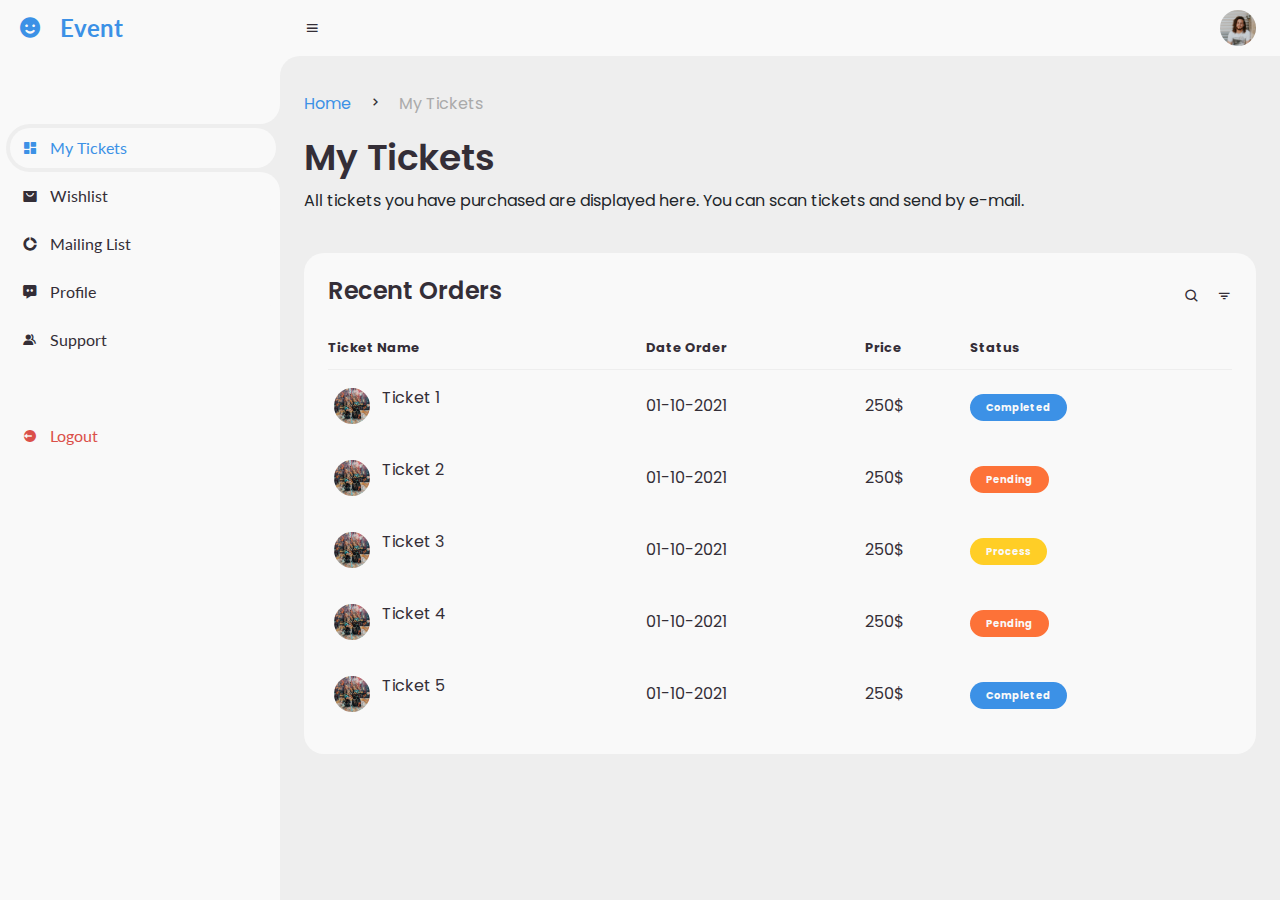
==== index.html @ 01c548a7 "update" ====
<!DOCTYPE html>
<html lang="en">

<head>
  <meta charset="UTF-8">
  <meta name="viewport" content="width=device-width, initial-scale=1.0">

  <!-- Boxicons -->
  <link href='https://unpkg.com/boxicons@2.0.9/css/boxicons.min.css' rel='stylesheet'>

  <!-- My CSS -->
  <link rel="stylesheet" href="css/bootstrap.min.css">
  <link rel="stylesheet" href="css/dashboard.css">

  <title>My Tickets</title>
</head>

<body>
  <!-- SIDEBAR -->
  <section id="sidebar">
    <a href="index.html" class="brand">
      <i class='bx bxs-smile'></i>
      <span class="text">Event</span>
    </a>
    <ul class="side-menu top">
      <li class="active">
        <a href="index.html">
          <i class='bx bxs-dashboard'></i>
          <span class="text">My Tickets</span>
        </a>
      </li>
      <li>
        <a href="wishlist.html">
          <i class='bx bxs-shopping-bag-alt'></i>
          <span class="text">Wishlist</span>
        </a>
      </li>
      <li>
        <a href="Mailinglist.html">
          <i class='bx bxs-doughnut-chart'></i>
          <span class="text">Mailing List</span>
        </a>
      </li>
      <li>
        <a href="profile.html">
          <i class='bx bxs-message-dots'></i>
          <span class="text">Profile</span>
        </a>
      </li>
      <li>
        <a href="#">
          <i class='bx bxs-group'></i>
          <span class="text">Support</span>
        </a>
      </li>
    </ul>
    <ul class="side-menu">
      <li>
        <a href="#" class="logout">
          <i class='bx bxs-log-out-circle'></i>
          <span class="text">Logout</span>
        </a>
      </li>
    </ul>
  </section>
  <!-- SIDEBAR -->


  <!-- CONTENT -->
  <section id="content">
    <!-- NAVBAR -->
    <nav class="navbar">
      <i class='bx bx-menu'></i>
      <a href="#" class="profile">
        <img src="img/people.png">
      </a>
    </nav>
    <!-- NAVBAR -->

    <!-- MAIN -->
    <main>
      <!-- breadcrumb  -->
      <div class="head-title" style="margin-bottom: 20px;">
        <div class="left">
          <ul class="breadcrumb" style="margin-bottom: 20px;">
            <li>
              <a class="active" href="#">Home</a>
            </li>
            <li><i class='bx bx-chevron-right'></i></li>
            <li>
              <a href="#">My Tickets</a>
            </li>
          </ul>
          <h1>My Tickets</h1>
          <p>All tickets you have purchased are displayed here. You can scan tickets and send by e-mail. </p>
        </div>
      </div>
      <!-- breadcrumb  -->

      <div class="table-data">
        <div class="order">
          <div class="head">
            <h3>Recent Orders</h3>
            <i class='bx bx-search'></i>
            <i class='bx bx-filter'></i>
          </div>
          <table>
            <thead>
              <tr>
                <th>Ticket Name</th>
                <th>Date Order</th>
                <th>Price</th>
                <th>Status</th>
              </tr>
            </thead>
            <tbody>
              <tr>
                <td>
                  <img src="img/sales1.jpeg">
                  <p>Ticket 1</p>
                </td>
                <td>01-10-2021</td>
                <td>250$</td>
                <td><span class="status completed">Completed</span></td>
              </tr>
              <tr>
                <td>
                  <img src="img/sales1.jpeg">
                  <p>Ticket 2</p>
                </td>
                <td>01-10-2021</td>
                <td>250$</td>
                <td><span class="status pending">Pending</span></td>
              </tr>
              <tr>
                <td>
                  <img src="img/sales1.jpeg">
                  <p>Ticket 3</p>
                </td>
                <td>01-10-2021</td>
                <td>250$</td>
                <td><span class="status process">Process</span></td>
              </tr>
              <tr>
                <td>
                  <img src="img/sales1.jpeg">
                  <p>Ticket 4</p>
                </td>
                <td>01-10-2021</td>
                <td>250$</td>
                <td><span class="status pending">Pending</span></td>
              </tr>
              <tr>
                <td>
                  <img src="img/sales1.jpeg">
                  <p>Ticket 5</p>
                </td>
                <td>01-10-2021</td>
                <td>250$</td>
                <td><span class="status completed">Completed</span></td>
              </tr>
            </tbody>
          </table>
        </div>
      </div>
    </main>
    <!-- MAIN -->
  </section>
  <!-- CONTENT -->


  <script src="js/script.js"></script>
</body>

</html>
---- css/dashboard.css ----
@import url('https://fonts.googleapis.com/css2?family=Lato:wght@400;700&family=Poppins:wght@400;500;600;700&display=swap');

* {
  margin: 0;
  padding: 0;
  box-sizing: border-box;
}

a {
  text-decoration: none;
}

li {
  list-style: none;
}

:root {
  --poppins: 'Poppins', sans-serif;
  --lato: 'Lato', sans-serif;

  --light: #F9F9F9;
  --blue: #3C91E6;
  --light-blue: #CFE8FF;
  --grey: #eee;
  --dark-grey: #AAAAAA;
  --dark: #342E37;
  --red: #DB504A;
  --yellow: #FFCE26;
  --light-yellow: #FFF2C6;
  --orange: #FD7238;
  --light-orange: #FFE0D3;
}

html {
  overflow-x: hidden;
}

body.dark {
  --light: #0C0C1E;
  --grey: #060714;
  --dark: #FBFBFB;
}

body {
  background: var(--grey);
  overflow-x: hidden;
}





/* SIDEBAR */
#sidebar {
  position: fixed;
  top: 0;
  left: 0;
  width: 280px;
  height: 100%;
  background: var(--light);
  z-index: 2000;
  font-family: var(--lato);
  transition: .3s ease;
  overflow-x: hidden;
  scrollbar-width: none;
}

#sidebar::--webkit-scrollbar {
  display: none;
}

#sidebar.hide {
  width: 60px;
}

#sidebar .brand {
  font-size: 24px;
  font-weight: 700;
  height: 56px;
  display: flex;
  align-items: center;
  color: var(--blue);
  position: sticky;
  top: 0;
  left: 0;
  background: var(--light);
  z-index: 500;
  padding-bottom: 20px;
  box-sizing: content-box;
}

#sidebar .brand .bx {
  min-width: 60px;
  display: flex;
  justify-content: center;
}

#sidebar .side-menu {
  width: 100%;
  margin-top: 48px;
}

#sidebar .side-menu li {
  height: 48px;
  background: transparent;
  margin-left: 6px;
  border-radius: 48px 0 0 48px;
  padding: 4px;
}

#sidebar .side-menu li.active {
  background: var(--grey);
  position: relative;
}

#sidebar .side-menu li.active::before {
  content: '';
  position: absolute;
  width: 40px;
  height: 40px;
  border-radius: 50%;
  top: -40px;
  right: 0;
  box-shadow: 20px 20px 0 var(--grey);
  z-index: -1;
}

#sidebar .side-menu li.active::after {
  content: '';
  position: absolute;
  width: 40px;
  height: 40px;
  border-radius: 50%;
  bottom: -40px;
  right: 0;
  box-shadow: 20px -20px 0 var(--grey);
  z-index: -1;
}

#sidebar .side-menu li a {
  width: 100%;
  height: 100%;
  background: var(--light);
  display: flex;
  align-items: center;
  border-radius: 48px;
  font-size: 16px;
  color: var(--dark);
  white-space: nowrap;
  overflow-x: hidden;
}

#sidebar .side-menu.top li.active a {
  color: var(--blue);
}

#sidebar.hide .side-menu li a {
  width: calc(48px - (4px * 2));
  transition: width .3s ease;
}

#sidebar .side-menu li a.logout {
  color: var(--red);
}

#sidebar .side-menu.top li a:hover {
  color: var(--blue);
}

#sidebar .side-menu li a .bx {
  min-width: calc(60px - ((4px + 6px) * 2));
  display: flex;
  justify-content: center;
}

/* SIDEBAR */





/* CONTENT */
#content {
  position: relative;
  width: calc(100% - 280px);
  left: 280px;
  transition: .3s ease;
}

#sidebar.hide~#content {
  width: calc(100% - 60px);
  left: 60px;
}

#content .navbar {
  display: flex;
  justify-content: space-between;
}


/* NAVBAR */
#content nav {
  height: 56px;
  background: var(--light);
  padding: 0 24px;
  display: flex;
  align-items: center;
  grid-gap: 24px;
  font-family: var(--lato);
  position: sticky;
  top: 0;
  left: 0;
  z-index: 1000;
}

#content nav::before {
  content: '';
  position: absolute;
  width: 40px;
  height: 40px;
  bottom: -40px;
  left: 0;
  border-radius: 50%;
  box-shadow: -20px -20px 0 var(--light);
}

#content nav a {
  color: var(--dark);
}

#content nav .bx.bx-menu {
  cursor: pointer;
  color: var(--dark);
}

#content nav .nav-link {
  font-size: 16px;
  transition: .3s ease;
}

#content nav .nav-link:hover {
  color: var(--blue);
}

#content nav form {
  max-width: 400px;
  width: 100%;
  margin-right: auto;
}

#content nav form .form-input {
  display: flex;
  align-items: center;
  height: 36px;
}

#content nav form .form-input input {
  flex-grow: 1;
  padding: 0 16px;
  height: 100%;
  border: none;
  background: var(--grey);
  border-radius: 36px 0 0 36px;
  outline: none;
  width: 100%;
  color: var(--dark);
}

#content nav form .form-input button {
  width: 36px;
  height: 100%;
  display: flex;
  justify-content: center;
  align-items: center;
  background: var(--blue);
  color: var(--light);
  font-size: 18px;
  border: none;
  outline: none;
  border-radius: 0 36px 36px 0;
  cursor: pointer;
}

#content nav .notification {
  font-size: 20px;
  position: relative;
}

#content nav .notification .num {
  position: absolute;
  top: -6px;
  right: -6px;
  width: 20px;
  height: 20px;
  border-radius: 50%;
  border: 2px solid var(--light);
  background: var(--red);
  color: var(--light);
  font-weight: 700;
  font-size: 12px;
  display: flex;
  justify-content: center;
  align-items: center;
}

#content nav .profile img {
  width: 36px;
  height: 36px;
  object-fit: cover;
  border-radius: 50%;
}

#content nav .switch-mode {
  display: block;
  min-width: 50px;
  height: 25px;
  border-radius: 25px;
  background: var(--grey);
  cursor: pointer;
  position: relative;
}

#content nav .switch-mode::before {
  content: '';
  position: absolute;
  top: 2px;
  left: 2px;
  bottom: 2px;
  width: calc(25px - 4px);
  background: var(--blue);
  border-radius: 50%;
  transition: all .3s ease;
}

#content nav #switch-mode:checked+.switch-mode::before {
  left: calc(100% - (25px - 4px) - 2px);
}

/* NAVBAR */





/* MAIN */
#content main {
  width: 100%;
  padding: 36px 24px;
  font-family: var(--poppins);
  max-height: calc(100vh - 56px);
  overflow-y: auto;
}

#content main .head-title {
  display: flex;
  align-items: center;
  justify-content: space-between;
  grid-gap: 16px;
  flex-wrap: wrap;
}

#content main .head-title .left h1 {
  font-size: 36px;
  font-weight: 600;
  margin-bottom: 10px;
  color: var(--dark);
}

#content main .head-title .left .breadcrumb {
  display: flex;
  align-items: center;
  grid-gap: 16px;
}

#content main .head-title .left .breadcrumb li {
  color: var(--dark);
}

#content main .head-title .left .breadcrumb li a {
  color: var(--dark-grey);
  pointer-events: none;
}

#content main .head-title .left .breadcrumb li a.active {
  color: var(--blue);
  pointer-events: unset;
}

#content main .head-title .btn-download {
  height: 36px;
  padding: 0 16px;
  border-radius: 36px;
  background: var(--blue);
  color: var(--light);
  display: flex;
  justify-content: center;
  align-items: center;
  grid-gap: 10px;
  font-weight: 500;
}




#content main .box-info {
  display: grid;
  grid-template-columns: repeat(auto-fit, minmax(240px, 1fr));
  grid-gap: 24px;
  margin-top: 36px;
}

#content main .box-info li {
  padding: 24px;
  background: var(--light);
  border-radius: 20px;
  display: flex;
  align-items: center;
  grid-gap: 24px;
}

#content main .box-info li .bx {
  width: 80px;
  height: 80px;
  border-radius: 10px;
  font-size: 36px;
  display: flex;
  justify-content: center;
  align-items: center;
}

#content main .box-info li:nth-child(1) .bx {
  background: var(--light-blue);
  color: var(--blue);
}

#content main .box-info li:nth-child(2) .bx {
  background: var(--light-yellow);
  color: var(--yellow);
}

#content main .box-info li:nth-child(3) .bx {
  background: var(--light-orange);
  color: var(--orange);
}

#content main .box-info li .text h3 {
  font-size: 24px;
  font-weight: 600;
  color: var(--dark);
}

#content main .box-info li .text p {
  color: var(--dark);
}





#content main .table-data {
  display: flex;
  flex-wrap: wrap;
  grid-gap: 24px;
  margin-top: 24px;
  width: 100%;
  color: var(--dark);
}

#content main .table-data>div {
  border-radius: 20px;
  background: var(--light);
  padding: 24px;
  overflow-x: auto;
}

#content main .table-data .head {
  display: flex;
  align-items: center;
  grid-gap: 16px;
  margin-bottom: 24px;
}

#content main .table-data .head h3 {
  margin-right: auto;
  font-size: 24px;
  font-weight: 600;
}

#content main .table-data .head .bx {
  cursor: pointer;
}

#content main .table-data .order {
  flex-grow: 1;
  flex-basis: 500px;
}

#content main .table-data .order table {
  width: 100%;
  border-collapse: collapse;
}

#content main .table-data .order table th {
  padding-bottom: 12px;
  font-size: 13px;
  text-align: left;
  border-bottom: 1px solid var(--grey);
}

#content main .table-data .order table td {
  padding: 16px 0;
}

#content main .table-data .order table tr td:first-child {
  display: flex;
  align-items: center;
  grid-gap: 12px;
  padding-left: 6px;
}

#content main .table-data .order table td img {
  width: 36px;
  height: 36px;
  border-radius: 50%;
  object-fit: cover;
}

#content main .table-data .order table tbody tr:hover {
  background: var(--grey);
}

#content main .table-data .order table tr td .status {
  font-size: 10px;
  padding: 6px 16px;
  color: var(--light);
  border-radius: 20px;
  font-weight: 700;
}

#content main .table-data .order table tr td .status.completed {
  background: var(--blue);
}

#content main .table-data .order table tr td .status.process {
  background: var(--yellow);
}

#content main .table-data .order table tr td .status.pending {
  background: var(--orange);
}


#content main .table-data .todo {
  flex-grow: 1;
  flex-basis: 300px;
}

#content main .table-data .todo .todo-list {
  width: 100%;
}

#content main .table-data .todo .todo-list li {
  width: 100%;
  margin-bottom: 16px;
  background: var(--grey);
  border-radius: 10px;
  padding: 14px 20px;
  display: flex;
  justify-content: space-between;
  align-items: center;
}

#content main .table-data .todo .todo-list li .bx {
  cursor: pointer;
}

#content main .table-data .todo .todo-list li.completed {
  border-left: 10px solid var(--blue);
}

#content main .table-data .todo .todo-list li.not-completed {
  border-left: 10px solid var(--orange);
}

#content main .table-data .todo .todo-list li:last-child {
  margin-bottom: 0;
}

/* MAIN */
/* CONTENT */









@media screen and (max-width: 768px) {
  #sidebar {
    width: 200px;
  }

  #content {
    width: calc(100% - 60px);
    left: 200px;
  }

  #content nav .nav-link {
    display: none;
  }
}






@media screen and (max-width: 576px) {
  #content nav form .form-input input {
    display: none;
  }

  #content nav form .form-input button {
    width: auto;
    height: auto;
    background: transparent;
    border-radius: none;
    color: var(--dark);
  }

  #content nav form.show .form-input input {
    display: block;
    width: 100%;
  }

  #content nav form.show .form-input button {
    width: 36px;
    height: 100%;
    border-radius: 0 36px 36px 0;
    color: var(--light);
    background: var(--red);
  }

  #content nav form.show~.notification,
  #content nav form.show~.profile {
    display: none;
  }

  #content main .box-info {
    grid-template-columns: 1fr;
  }

  #content main .table-data .head {
    min-width: 420px;
  }

  #content main .table-data .order table {
    min-width: 420px;
  }

  #content main .table-data .todo .todo-list {
    min-width: 420px;
  }
}


/* wishlist content */
.wishlist-search-container {
  display: flex;
  flex-wrap: wrap;
  justify-content: space-between;
  padding: 10px;
  width: 92%;
  align-items: center;
}

.wishlist-filter select {
  width: 170px;
  padding: 15px 10px;
  border-radius: 5px;
  outline: none;
  border: none;
  margin-right: 10px;
}

.wishlist-search input {
  width: 220px;
  padding: 15px 10px;
  border-radius: 5px;
  outline: none;
  border: none;
}

.container-events {
  padding: 20px;
}

.events {
  display: flex;
  flex-wrap: wrap;
  gap: 20px;
  width: 100%;
  margin: 0 auto;
}

.product.card-event {
  /* flex: 1 2 calc(30% - 20px); */
  width: 30%;
  box-sizing: border-box;
  border-radius: 5px;
  overflow: hidden;
  transition: box-shadow 0.3s ease;
  box-shadow: 0 4px 8px rgba(0, 0, 0, 0.2);
}



.product.card-event:hover {
  box-shadow: 0 4px 8px rgba(0, 0, 0, 0.2);
}

.product.card-event img {
  width: 100%;
  height: 200px;
}

.product.card-event .des {
  padding: 10px;
}

.product.card-event .date {
  font-size: 15px;
  margin: 0;
}

.product.card-event h5 {
  margin: 10px 0;
}

.product.card-event p {
  margin: 5px 0;
}

.product.card-event .price {
  display: flex;
  align-items: center;
  font-weight: 600;
  margin-top: 10px;
  justify-content: space-between;
}

.product.card-event .price .currency {
  font-weight: 100;
  color: #606063;
  font-size: 15px;
  margin-left: 5px;
}

.product.card-event .price i {
  margin-left: 10px;
  color: #3C91E6;
  cursor: pointer;
}

.price {
  display: flex;
  justify-content: space-between;
  align-items: center;
}

.actions {
  display: flex;
  justify-content: space-between;
  align-items: center;
  margin-top: 10px;
}

.actions a {
  text-decoration: none;
  color: #007bff;
  padding: 5px 10px;
  border: 1px solid #007bff;
  border-radius: 5px;
  transition: background-color 0.3s, color 0.3s;
  margin: 10px;
}

.actions a:hover {
  background-color: #007bff;
  color: white;
}

.actions a.delete {
  color: red;
  border-color: red;
}

.actions a.delete:hover {
  background-color: red;
  color: #fff;
}

.social-media {
  margin-top: 10px;
  font-size: small;
  text-align: center;
}

.social-media i {
  margin: 0 5px;
  color: #007bff;
  cursor: pointer;
  transition: color 0.3s;
}

.social-media i:hover {
  color: #0056b3;
}

.pagination {
  display: flex;
  justify-content: center;
  margin-top: 20px;
}

.pagination button {
  padding: 15px 20px;
  margin: 0 5px;
  border: none;
  background-color: #0056b3;
  color: white;
  cursor: pointer;
  border-radius: 25px;
}

.pagination button.active {
  background-color: #007bff;
}

.pagination button:disabled {
  background-color: #cccccc;
  cursor: not-allowed;
}

@media (max-width: 768px) {
  .product.card-event {
    flex: 1 1 calc(50% - 20px);
  }
}

@media (max-width: 480px) {
  .product.card-event {
    flex: 1 1 100%;
  }
}

@media (max-width: 790px) {
  .container-events {
    padding: 20px 0;
  }

  .wishlist-search-container {
    display: flex;
    flex-wrap: wrap;
    justify-content: space-between;
    padding: 10px;
    width: 100%;
    margin: 10px 0;
  }

  .wishlist-filter select {
    width: auto;
    padding: 15px 10px;
    border-radius: 5px;
    outline: none;
    border: none;
    margin-right: 10px;
    margin: 10px 0;
  }

  .wishlist-search input {
    width: 220px;
    padding: 15px 10px;
    border-radius: 5px;
    outline: none;
    border: none;
  }
}

/* profile */
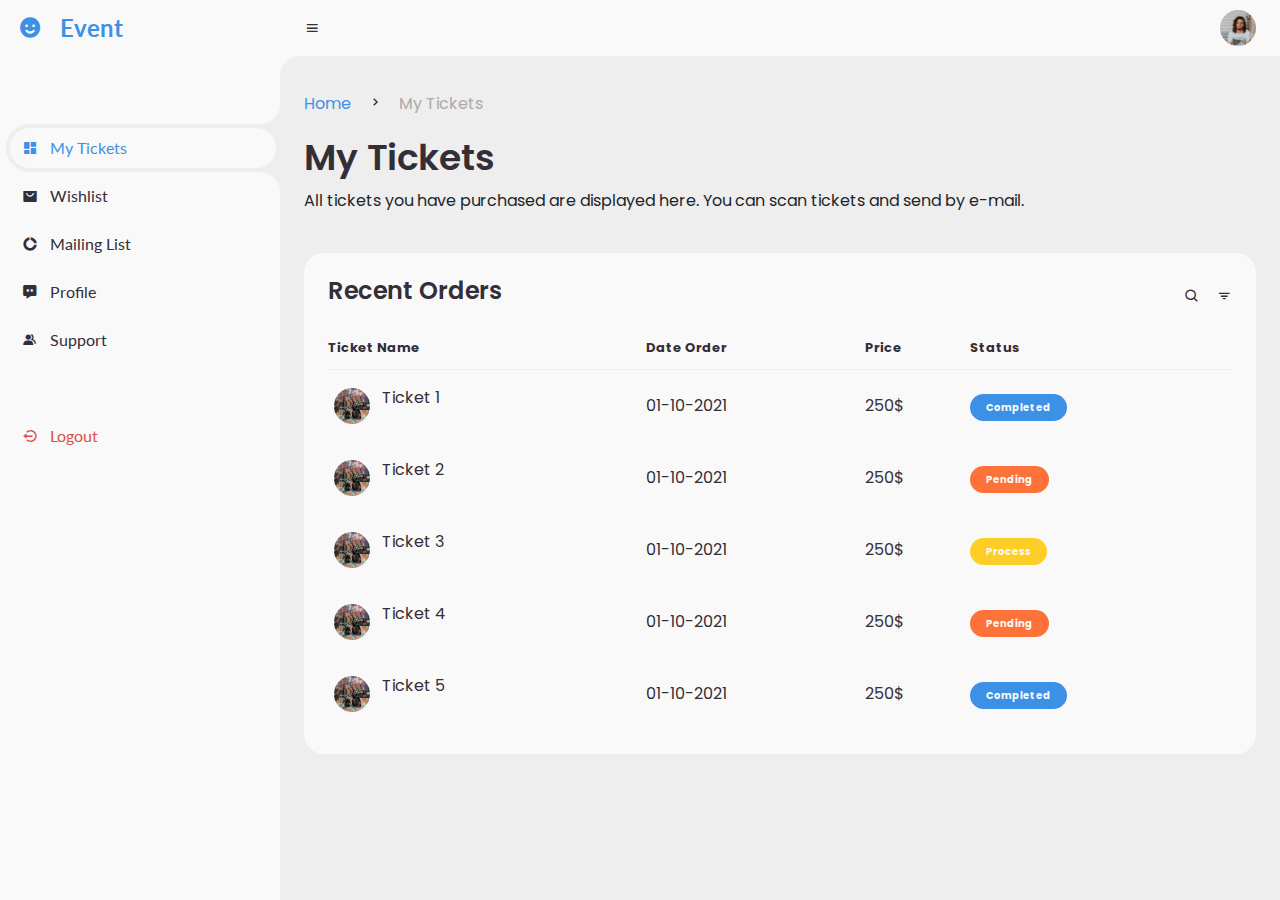
==== commit 632f1d5d: "update" ====
--- a/index.html
+++ b/index.html
@@ -57,7 +57,7 @@
     <ul class="side-menu">
       <li>
         <a href="#" class="logout">
-          <i class='bx bxs-log-out-circle'></i>
+          <i class='bx bx-log-out-circle'></i>
           <span class="text">Logout</span>
         </a>
       </li>
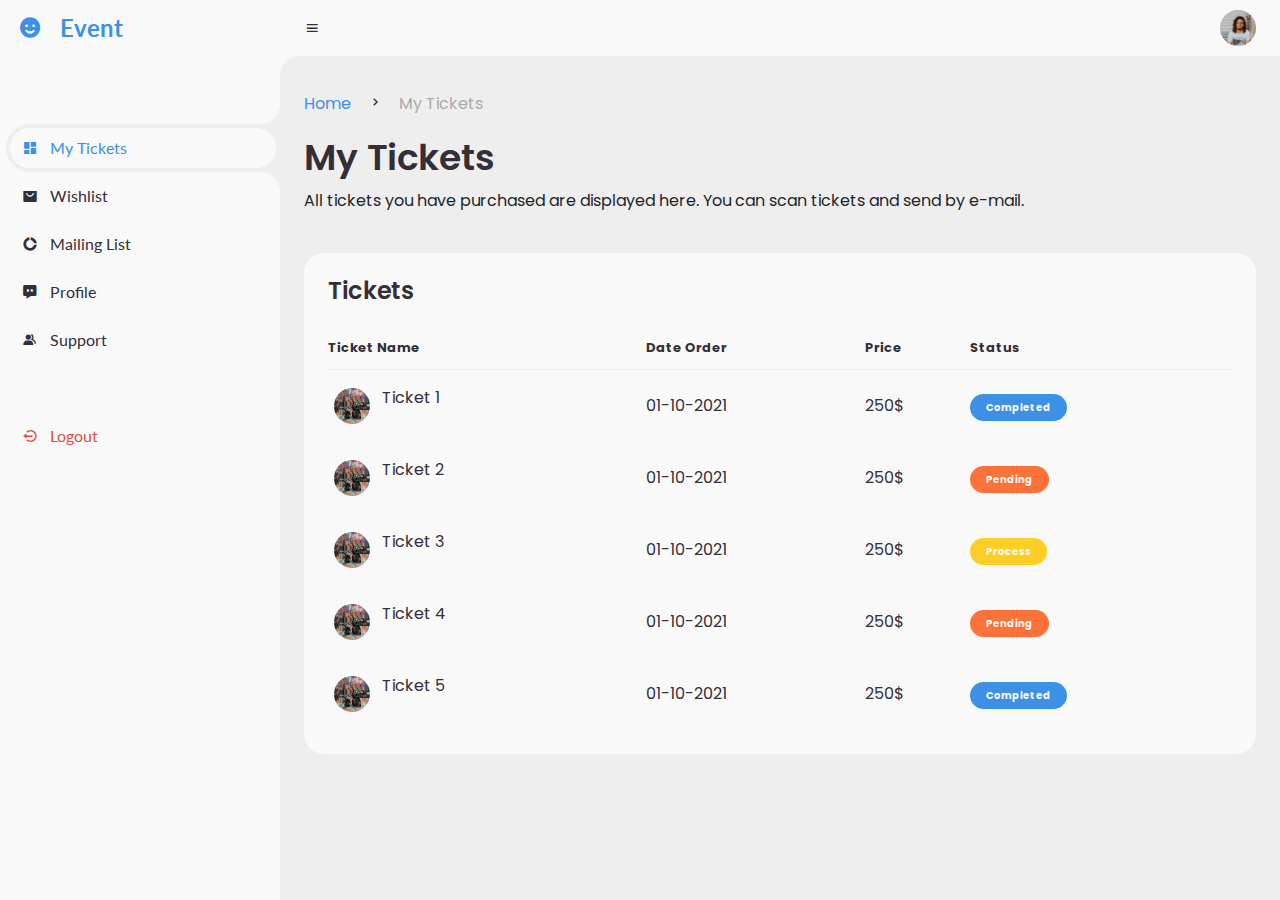
==== commit c64aefd5: "for now finishing page my ticket and wishlist" ====
--- a/index.html
+++ b/index.html
@@ -100,9 +100,8 @@
       <div class="table-data">
         <div class="order">
           <div class="head">
-            <h3>Recent Orders</h3>
-            <i class='bx bx-search'></i>
-            <i class='bx bx-filter'></i>
+            <h3> Tickets</h3>
+
           </div>
           <table>
             <thead>
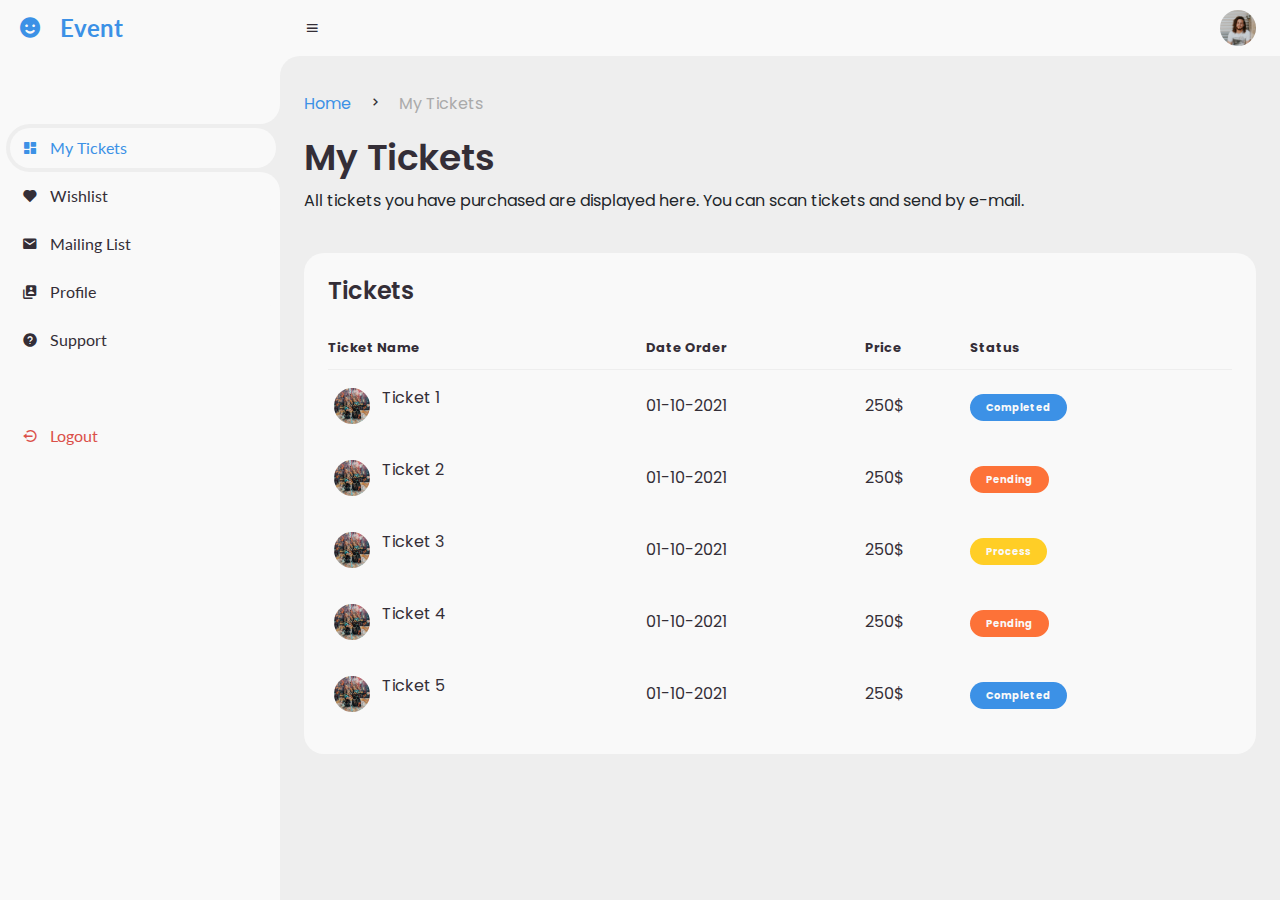
==== commit 1348979b: "update icons sidebar" ====
--- a/index.html
+++ b/index.html
@@ -31,25 +31,25 @@
       </li>
       <li>
         <a href="wishlist.html">
-          <i class='bx bxs-shopping-bag-alt'></i>
+          <i class='bx bxs-heart'></i>
           <span class="text">Wishlist</span>
         </a>
       </li>
       <li>
         <a href="Mailinglist.html">
-          <i class='bx bxs-doughnut-chart'></i>
+          <i class='bx bxs-envelope'></i>
           <span class="text">Mailing List</span>
         </a>
       </li>
       <li>
         <a href="profile.html">
-          <i class='bx bxs-message-dots'></i>
+          <i class='bx bxs-user-account'></i>
           <span class="text">Profile</span>
         </a>
       </li>
       <li>
         <a href="#">
-          <i class='bx bxs-group'></i>
+          <i class='bx bxs-help-circle'></i>
           <span class="text">Support</span>
         </a>
       </li>
@@ -101,7 +101,6 @@
         <div class="order">
           <div class="head">
             <h3> Tickets</h3>
-
           </div>
           <table>
             <thead>
--- a/css/dashboard.css
+++ b/css/dashboard.css
@@ -338,10 +338,6 @@
 
 /* NAVBAR */
 
-
-
-
-
 /* MAIN */
 #content main {
   width: 100%;
@@ -453,10 +449,6 @@
   color: var(--dark);
 }
 
-
-
-
-
 #content main .table-data {
   display: flex;
   flex-wrap: wrap;
@@ -588,15 +580,6 @@
 
 /* MAIN */
 /* CONTENT */
-
-
-
-
-
-
-
-
-
 @media screen and (max-width: 768px) {
   #sidebar {
     width: 200px;
@@ -610,12 +593,19 @@
   #content nav .nav-link {
     display: none;
   }
-}
-
-
-
-
-
+
+  #content main {
+    width: 100%;
+    padding: 25px 7px;
+    font-family: var(--poppins);
+    max-height: calc(100vh - 56px);
+    overflow-y: auto;
+  }
+
+  #content main .head-title .left h1 {
+    font-size: 28px;
+  }
+}
 
 @media screen and (max-width: 576px) {
   #content nav form .form-input input {
@@ -662,6 +652,10 @@
 
   #content main .table-data .todo .todo-list {
     min-width: 420px;
+  }
+
+  #content main .head-title .left h1 {
+    font-size: 24px;
   }
 }
 
@@ -693,32 +687,34 @@
   border: none;
 }
 
-.container-events {
-  padding: 20px;
-}
-
-.events {
-  display: flex;
-  flex-wrap: wrap;
-  gap: 20px;
-  width: 100%;
-  margin: 0 auto;
-}
+
+
 
 .product.card-event {
   /* flex: 1 2 calc(30% - 20px); */
   width: 30%;
+}
+
+.container-events {
+  padding: 20px;
+}
+
+.events {
+  display: flex;
+  flex-wrap: wrap;
+  gap: 20px;
+  width: 100%;
+  margin: 0 auto;
   box-sizing: border-box;
   border-radius: 5px;
   overflow: hidden;
   transition: box-shadow 0.3s ease;
-  box-shadow: 0 4px 8px rgba(0, 0, 0, 0.2);
-}
-
-
-
-.product.card-event:hover {
-  box-shadow: 0 4px 8px rgba(0, 0, 0, 0.2);
+  /* box-shadow: 0 4px 8px rgba(0, 0, 0, 0.2); */
+}
+
+.product.card-event {
+  background: var(--light);
+  border-radius: 3px;
 }
 
 .product.card-event img {
@@ -826,13 +822,13 @@
 }
 
 .pagination button {
-  padding: 15px 20px;
+  padding: 12px 20px;
   margin: 0 5px;
   border: none;
   background-color: #0056b3;
   color: white;
   cursor: pointer;
-  border-radius: 25px;
+  border-radius: 30px;
 }
 
 .pagination button.active {
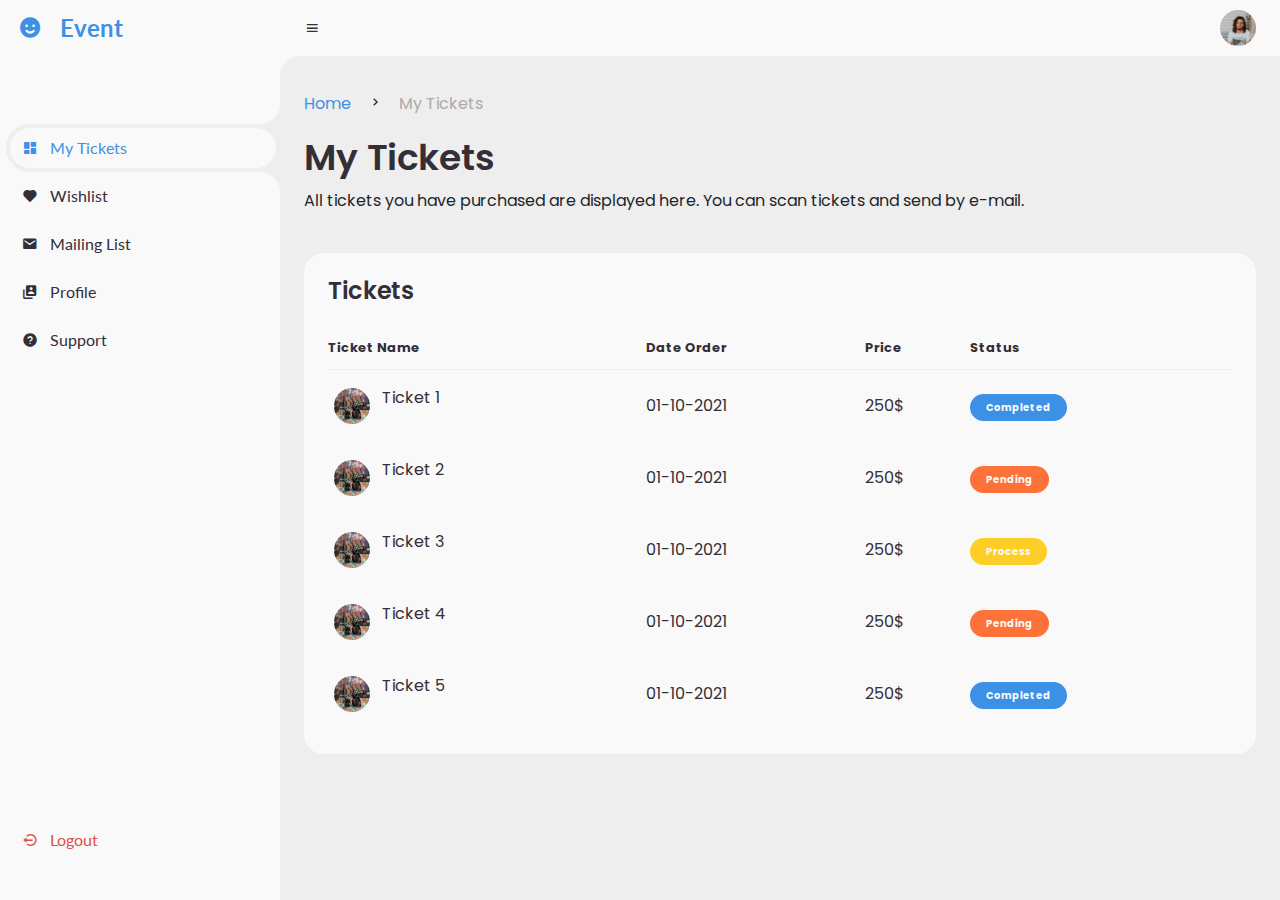
==== commit 481d8eb7: "update" ====
--- a/index.html
+++ b/index.html
@@ -54,7 +54,7 @@
         </a>
       </li>
     </ul>
-    <ul class="side-menu">
+    <ul class="side-menu logout">
       <li>
         <a href="#" class="logout">
           <i class='bx bx-log-out-circle'></i>
@@ -167,6 +167,10 @@
   <!-- CONTENT -->
 
 
+  <script src="https://unpkg.com/bootstrap@5.3.3/dist/js/bootstrap.bundle.min.js"></script>
+  <script data-cfasync="false" src="/cdn-cgi/scripts/5c5dd728/cloudflare-static/email-decode.min.js"></script>
+  <script src="https://code.jquery.com/jquery-1.10.2.min.js"></script>
+  <script src="https://cdn.jsdelivr.net/npm/bootstrap@4.5.0/dist/js/bootstrap.bundle.min.js"></script>
   <script src="js/script.js"></script>
 </body>
 
--- a/css/dashboard.css
+++ b/css/dashboard.css
@@ -100,6 +100,11 @@
   margin-top: 48px;
 }
 
+#sidebar .logout {
+  position: absolute;
+  bottom: 10px;
+}
+
 #sidebar .side-menu li {
   height: 48px;
   background: transparent;
@@ -596,7 +601,7 @@
 
   #content main {
     width: 100%;
-    padding: 25px 7px;
+    padding: 25px 8px;
     font-family: var(--poppins);
     max-height: calc(100vh - 56px);
     overflow-y: auto;
@@ -867,7 +872,7 @@
   }
 
   .wishlist-filter select {
-    width: auto;
+    /* width: auto; */
     padding: 15px 10px;
     border-radius: 5px;
     outline: none;
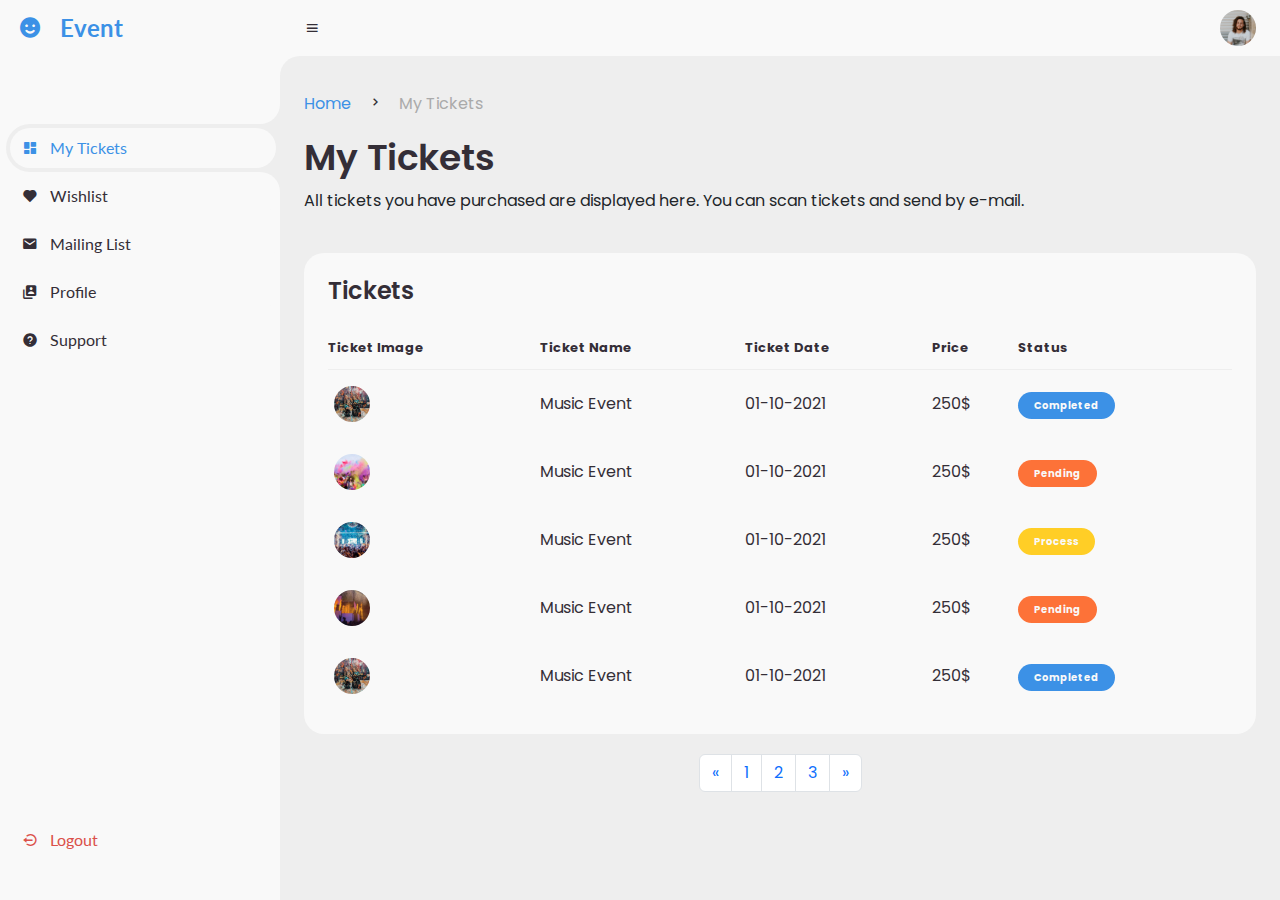
==== commit fddf69ed: "update" ====
--- a/index.html
+++ b/index.html
@@ -97,70 +97,94 @@
       </div>
       <!-- breadcrumb  -->
 
-      <div class="table-data">
-        <div class="order">
-          <div class="head">
-            <h3> Tickets</h3>
+      <div class="parent-table">
+        <!-- table -->
+        <div class="table-data">
+          <div class="order">
+            <div class="head">
+              <h3> Tickets</h3>
+            </div>
+            <table>
+              <thead>
+                <tr>
+                  <th>Ticket Image</th>
+                  <th>Ticket Name</th>
+                  <th>Ticket Date</th>
+                  <th>Price</th>
+                  <th>Status</th>
+                </tr>
+              </thead>
+              <tbody>
+                <tr>
+                  <td>
+                    <img src="img/sales1.jpeg">
+                  </td>
+                  <td>Music Event </td>
+                  <td>01-10-2021</td>
+                  <td>250$</td>
+                  <td><span class="status completed">Completed</span></td>
+                </tr>
+                <tr>
+                  <td>
+                    <img src="img/sales2.jpeg">
+                  </td>
+                  <td>Music Event </td>
+                  <td>01-10-2021</td>
+                  <td>250$</td>
+                  <td><span class="status pending">Pending</span></td>
+                </tr>
+                <tr>
+                  <td>
+                    <img src="img/sales3.jpeg">
+                  </td>
+                  <td>Music Event </td>
+                  <td>01-10-2021</td>
+                  <td>250$</td>
+                  <td><span class="status process">Process</span></td>
+                </tr>
+                <tr>
+                  <td>
+                    <img src="img/sales4.jpeg">
+                  </td>
+                  <td>Music Event </td>
+                  <td>01-10-2021</td>
+                  <td>250$</td>
+                  <td><span class="status pending">Pending</span></td>
+                </tr>
+                <tr>
+                  <td>
+                    <img src="img/sales1.jpeg">
+                  </td>
+                  <td>Music Event </td>
+                  <td>01-10-2021</td>
+                  <td>250$</td>
+                  <td><span class="status completed">Completed</span></td>
+                </tr>
+              </tbody>
+            </table>
           </div>
-          <table>
-            <thead>
-              <tr>
-                <th>Ticket Name</th>
-                <th>Date Order</th>
-                <th>Price</th>
-                <th>Status</th>
-              </tr>
-            </thead>
-            <tbody>
-              <tr>
-                <td>
-                  <img src="img/sales1.jpeg">
-                  <p>Ticket 1</p>
-                </td>
-                <td>01-10-2021</td>
-                <td>250$</td>
-                <td><span class="status completed">Completed</span></td>
-              </tr>
-              <tr>
-                <td>
-                  <img src="img/sales1.jpeg">
-                  <p>Ticket 2</p>
-                </td>
-                <td>01-10-2021</td>
-                <td>250$</td>
-                <td><span class="status pending">Pending</span></td>
-              </tr>
-              <tr>
-                <td>
-                  <img src="img/sales1.jpeg">
-                  <p>Ticket 3</p>
-                </td>
-                <td>01-10-2021</td>
-                <td>250$</td>
-                <td><span class="status process">Process</span></td>
-              </tr>
-              <tr>
-                <td>
-                  <img src="img/sales1.jpeg">
-                  <p>Ticket 4</p>
-                </td>
-                <td>01-10-2021</td>
-                <td>250$</td>
-                <td><span class="status pending">Pending</span></td>
-              </tr>
-              <tr>
-                <td>
-                  <img src="img/sales1.jpeg">
-                  <p>Ticket 5</p>
-                </td>
-                <td>01-10-2021</td>
-                <td>250$</td>
-                <td><span class="status completed">Completed</span></td>
-              </tr>
-            </tbody>
-          </table>
+        </div>
+        <!-- pagination -->
+        <div aria-label="Page navigation example">
+          <ul class="pagination">
+            <li class="page-item">
+              <a class="page-link" href="#" aria-label="Previous">
+                <span aria-hidden="true">&laquo;</span>
+              </a>
+            </li>
+            <li class="page-item"><a class="page-link" href="#">1</a></li>
+            <li class="page-item"><a class="page-link" href="#">2</a></li>
+            <li class="page-item"><a class="page-link" href="#">3</a></li>
+            <li class="page-item">
+              <a class="page-link" href="#" aria-label="Next">
+                <span aria-hidden="true">&raquo;</span>
+              </a>
+            </li>
+          </ul>
         </div>
       </div>
+
+
     </main>
     <!-- MAIN -->
   </section>
--- a/css/dashboard.css
+++ b/css/dashboard.css
@@ -1,4 +1,4 @@
-@import url('https://fonts.googleapis.com/css2?family=Lato:wght@400;700&family=Poppins:wght@400;500;600;700&display=swap');
+@import url('https://fonts.googleapis.com/css2?family=Lato:wght@400;700&family=Poppins:wght@400;520;600;700&display=swap');
 
 * {
   margin: 0;
@@ -84,7 +84,7 @@
   top: 0;
   left: 0;
   background: var(--light);
-  z-index: 500;
+  z-index: 520;
   padding-bottom: 20px;
   box-sizing: content-box;
 }
@@ -397,7 +397,7 @@
   justify-content: center;
   align-items: center;
   grid-gap: 10px;
-  font-weight: 500;
+  font-weight: 520;
 }
 
 
@@ -489,7 +489,7 @@
 
 #content main .table-data .order {
   flex-grow: 1;
-  flex-basis: 500px;
+  flex-basis: 520px;
 }
 
 #content main .table-data .order table {
@@ -610,6 +610,11 @@
   #content main .head-title .left h1 {
     font-size: 28px;
   }
+
+  #content main .table-data>div {
+    overflow-x: auto;
+    padding: 24px 10px;
+  }
 }
 
 @media screen and (max-width: 576px) {
@@ -648,15 +653,15 @@
   }
 
   #content main .table-data .head {
-    min-width: 420px;
+    min-width: 520px;
   }
 
   #content main .table-data .order table {
-    min-width: 420px;
+    min-width: 520px;
   }
 
   #content main .table-data .todo .todo-list {
-    min-width: 420px;
+    min-width: 520px;
   }
 
   #content main .head-title .left h1 {
